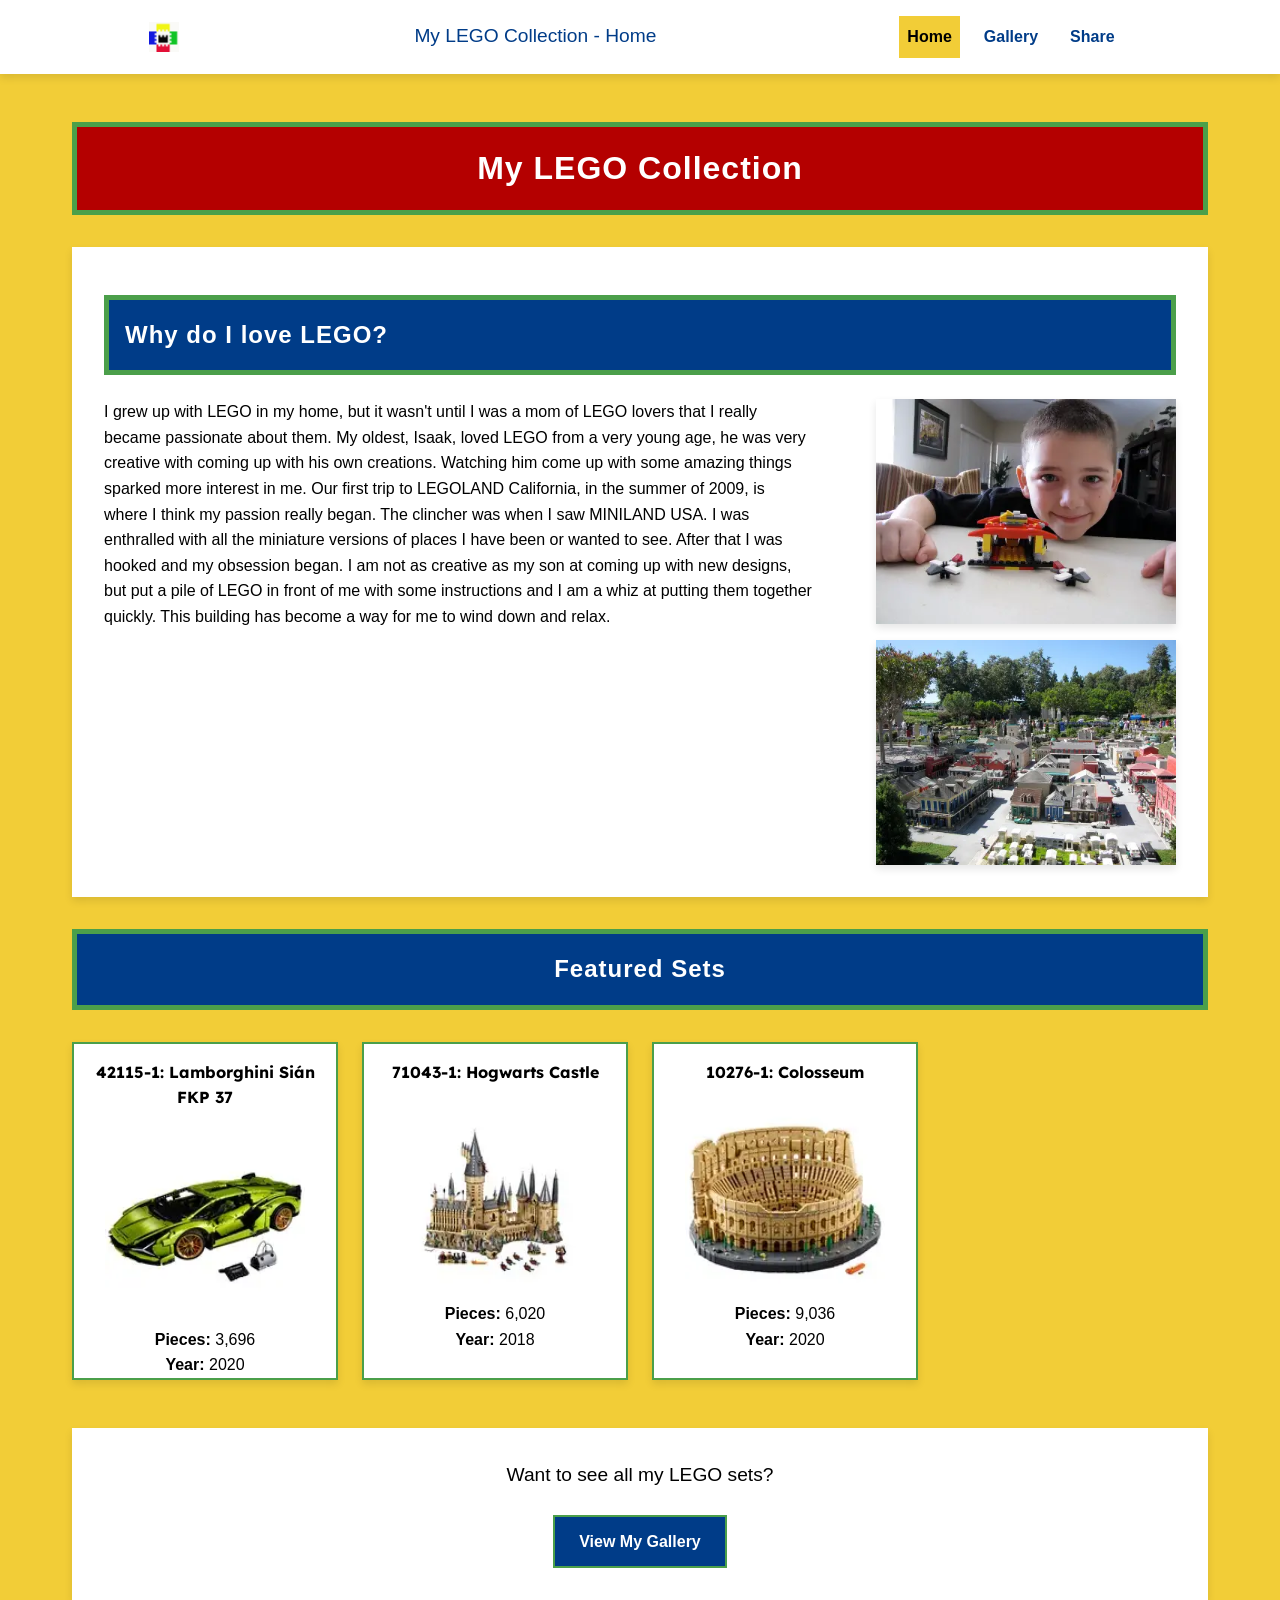
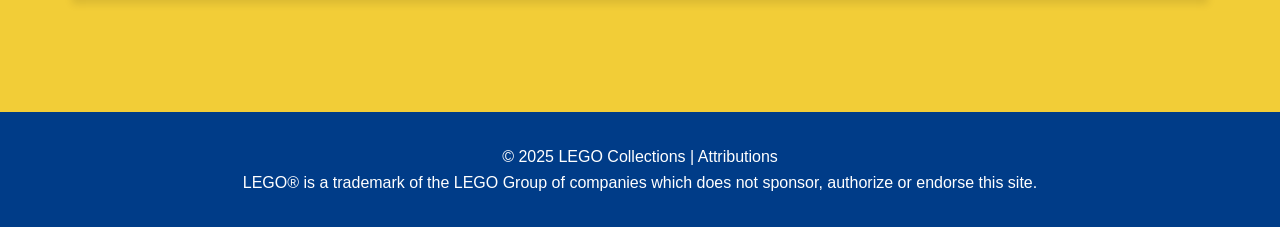
==== index.html @ 1cc30060 "Re-added files" ====
<!DOCTYPE html>
<html lang="en">
<head>
    <meta charset="UTF-8">
    <meta name="viewport" content="width=device-width, initial-scale=1.0">
    <title>My LEGO Collection</title>
    <meta name="author" content="Kae Clayton">
    <meta name="description" content="Home page to my LEGO collection website">
    <meta property="og:title" content="My LEGO Collection - Home">
    <meta property="og:description" content="The home page to my LEGO collection website.">
    <meta property="og:image" content="https://kaeclayton.github.io/lego-collection/images/colosseum-large.webp">
    <meta property="og:url" content="https://kaeclayton.github.io/lego-collection/index.html">
    <link rel="stylesheet" href="styles/small.css">
    <link rel="stylesheet" href="styles/large.css">
    <link rel="icon" href="images/lego-favicon.ico">
    <link rel="preconnect" href="https://fonts.googleapis.com">
    <link rel="preconnect" href="https://fonts.gstatic.com" crossorigin>
    <link href="https://fonts.googleapis.com/css2?family=Lexend+Deca:wght@600&display=swap" rel="stylesheet">
    <script type="module" src="scripts/main.js"></script>
    <script type="module" src="scripts/homepage.js"></script>
</head>
<body>
    <header>
        <img src="images/lego-favicon.ico" alt="LEGO inspired favicon">
        <span>My LEGO Collection - Home</span>
        <button id="ham-button" class="hamburger" aria-label="Toggle navigation menu"></button>
        <nav aria-label="Main navigation">
            <ul>
                <li class="current"><a href="index.html">Home</a></li>
                <li><a href="gallery.html">Gallery</a></li>
                <li><a href="share.html">Share</a></li>
            </ul>
        </nav>
    </header>
    <main>
        <h1>My LEGO Collection</h1>
        <section class="the-why">
            <h2>Why do I love LEGO?</h2>
            <div class="the-why-content">
                <div class="the-why-text">
                    <p>I grew up with LEGO in my home, but it wasn't until I was a mom of LEGO lovers that I really became passionate about them.  My oldest, Isaak, loved LEGO from a very young age, he was very creative with coming up with his own creations.  Watching him come up with some amazing things sparked more interest in me.  Our first trip to LEGOLAND California, in the summer of 2009, is where I think my passion really began.  The clincher was when I saw MINILAND USA.  I was enthralled with all the miniature versions of places I have been or wanted to see.  After that I was hooked and my obsession began.  I am not as creative as my son at coming up with new designs, but put a pile of LEGO in front of me with some instructions and I am a whiz at putting them together quickly.  This building has become a way for me to wind down and relax.</p>
                </div>
                <div class="the-why-images">    
                    <img src="images/lego-airplane-hanger.webp" alt="Isaak and his small LEGO airplane hanger and two LEGO airplanes" width="400" height="300" loading="lazy">
                    <img src="images/miniland-usa.webp" alt="Looking at MINILAND USA from the New Orleans side." width="400" height="300" loading="lazy">
                </div>
            </div>        
        </section>
        <section class="featured">
            <h2>Featured Sets</h2>
            <div id="featured-sets" class="sets-grid"></div>
        </section>
        <div class="cta">
            <p>Want to see all my LEGO sets?</p>
            <a href="gallery.html" class="button">View My Gallery</a>
        </div>
    </main> 
    <footer>
        <p>&copy; 2025 LEGO Collections | <a href="attributions.html">Attributions</a></p>
        <p>LEGO® is a trademark of the LEGO Group of companies which does not sponsor, authorize or endorse this site.</p>
    </footer>
</body>
</html>
---- styles/small.css ----
:root {
    --red: #b40000;
    --blue: #003c88;
    --yellow: #f2cd37;
    --green: #4b9f4a;
    --white: #ffffff;
    --black: #000000;
    --shadow: 0 4px 8px rgba(0, 0, 0, 0.1);
}
*{
    margin: 0;
    padding: 0;
    box-sizing: border-box;
}
body {
    background-color: var(--yellow);
    font-family: Arial, 'Lexend Deca', Verdana, sans-serif;
    line-height: 1.6;
    min-height: 100vh;
    display: flex;
    flex-direction: column;
}
/* Header */
header {
    background-color: var(--white);
    padding: 1rem;
    display: flex;
    justify-content: space-around;
    align-items: center;
    box-shadow: var(--shadow);
    position: relative;
}
header img {
    height: 30px;
    width: auto;
}
header span {
    font-family: 'Arial Black', Impact, Verdana, sans-serif;
    color: var(--blue);
    font-size: 1.2rem;
}
/* Hamburger Menu */
.hamburger {
    display: flex;
    flex-direction: column;
    justify-content: space-around;
    width: 30px;
    height: 30px;
    background: transparent;
    border: none;
    cursor: pointer;
    padding: 0;
    z-index: 1000;
}
.hamburger span {
    width: 100%;
    height: 3px;
    background-color: var(--blue);
    transition: all 0.3s linear;
    transform-origin: center;
}
.hamburger.active span:nth-child(1) {
    transform: rotate(45deg) translate(6px, 6px);
}
.hamburger.active span:nth-child(2) {
    opacity: 0;
}
.hamburger.active span:nth-child(3) {
    transform: rotate(-45deg) translate(6px, -6px);
}
/* Navigation */
nav {
    position: absolute;
    top: 100%;
    right: 0;
    background-color: var(--white);
    width: 100%;
    max-height: 0;
    overflow: hidden;
    transition: max-height 0.3s ease;
    box-shadow: var(--shadow);
    z-index: 999;
}
nav.active {
    max-height: 300px;
}
nav ul {
    list-style: none;
    padding: 1rem;
}
nav li {
    margin-bottom: 0.5rem;
}
nav a {
    text-decoration: none;
    color: var(--blue);
    font-weight: bold;
    display: block;
    padding: 0.5rem;
    transition: background-color 0.3s;
}
nav a:hover, nav .current a {
    background-color: var(--yellow);
    color: var(--black);
}
/* Main */
main {
    flex: 1;
    padding: 1rem;
    max-width: 1200px;
    margin: 0 auto;
    width: 100%;
}
h1,
h2 {
    font-family: 'Arial Black', Impact, Verdana, sans-serif;
    letter-spacing: 1px;
    color: var(--white);
    border: 5px solid var(--green);
    text-align: center;
    padding: 1rem;
    margin: 1rem 0;
}
h1 {
    background-color: var(--red);
}
h2 {
    background-color: var(--blue);
}
h3 {
    font-family: 'Lexend Deca', 'Arial Bold', Impact, sans-serif;
}
.the-why {
    padding: 2rem;
    background-color: var(--white);
    box-shadow: var(--shadow);
    margin: 2rem 0;
}
.the-why h2 {
    text-align: left;
    margin-bottom: 1.5rem;
}
.the-why-content {
    display: flex;
    flex-direction: column;
    gap: 2rem;
}
.the-why-text {
    flex: 1;
}
.the-why-images {
    display: flex;
    flex-direction: column;
    gap: 1rem;
    align-items: center;
}
.the-why-images img {
    box-shadow: var(--shadow);
    max-width: 100%;
    height: auto;
}
.gallery-grid, .sets-grid {
    display: grid;
    grid-template-columns: repeat(auto-fill, minmax(250px, 1fr));
    gap: 1.5rem;
    margin: 2rem 0;
}
.gallery-card, .set {
    background-color: var(--white);
    /* reset default button styles so cards look the same as before */
    font: inherit;
    text-align: inherit;
    padding: 0;
    width: 100%;
    display: flex;
    flex-direction: column;
    justify-content: flex-start;
    border: 2px solid var(--green);
    box-shadow: var(--shadow);
    transition: transform 0.3s, box-shadow 0.3s;
    cursor: pointer;
}
.gallery-card:focus-visible {
    outline: 3px solid var(--blue);
    outline-offset: 3px;
}
.gallery-card:hover, .set:hover {
    transform: translateY(-5px);
    box-shadow: 0 8px 16px rgba(0, 0, 0, 0.2);
}
.gallery-card img, .set img {
    width: 100%;
    height: 200px;
    object-fit: contain;
    display: block;
}
.gallery-card .card-title, .set h3 {
    display: block;
    font-weight: bold;
    padding: 1rem;
    font-size: 1rem;
    color: var(--black);
    background-color: var(--white);
    margin: 0;
    text-align: center;
}
.set p {
    text-align: center;
}
p {
    font-family: 'Arial Bold', Verdana, sans-serif;
    color: var(--black);
}
 /* Modal Dialog */
 dialog {
    border: none;
    padding: 0;
    max-width: 90vw;
    width: 500px;
    box-shadow: 0 10px 30px rgba(0, 0, 0, 0.3);
 }
 dialog::backdrop {
    background-color: rgba(0, 60, 136, 0.7);
 }
 dialog div {
    padding: 1.5rem;
 }
 dialog h2 {
    margin-top: 0;
    padding-top: 0;
 }
 .modal-content {
    padding: 20px;
    max-width: 500px;
 }
 .modal-close {
     float: right;
     background: none;
     border: none;
     font-size: 1.75rem;
     line-height: 1;
     cursor: pointer;
     color: var(--red);
 }
 .modal-image {
     width: 100%;
     height: auto;
     max-height: 400px;
     object-fit: contain;
     margin: 10px 0;
 }
 .modal-details {
     margin-top: 15px;
 }
 .modal-details p {
     margin-bottom: 8px;
 }
.favorite-btn {
    margin-top: 10px;
    background-color: var(--blue);
    color: var(--white);
    border: none;
    padding: 8px 16px;
    border-radius: 4px;
    cursor: pointer;
    font-size: 0.9rem;
}
.favorite-btn:hover {
    background-color: var(--red);
    color: var(--white);
}
.favorite-indicator {
    display: block;
    padding: 0 1rem 1rem;
    text-align: center;
    color: var(--red);
    font-weight: bold;
}
 /* Form */
 form {
    background-color: var(--white);
    padding: 2rem;
    box-shadow: var(--shadow);
    max-width: 600px;
    margin: 2rem auto;
    margin-bottom: 1.5rem;
 }
 .form-group {
    margin-bottom: 1.5rem;
 }
 label {
    display: block;
    margin-bottom: 0.5rem;
    font-weight: bold;
    color: var(--blue);
 }
 input, select, textarea {
    width: 100%;
    padding: 0.75rem;
    border: 1px solid var(--green);
    font-size: 1rem;
 }
 input:required {
    border: 2px solid var(--red);
 }
 input:required:valid {
    border-color: var(--green);
 }
 input:required:invalid {
    border-color: var(--red);
 }
.radio-group {
    display: flex;
    gap: 1.5rem;
    margin-top: 0.5rem;
}
.radio-option {
    display: flex;
    align-items: center;
    gap: 0.5rem;
    cursor: pointer;
    padding: 0.75rem 1rem;
    border: 2px solid var(--blue);
    border-radius: 8px;
    transition: all 0.2s;
    min-height: 44px;
    background-color: var(--white);
}
.radio-option:hover {
    background-color: rgba(0, 60, 136, 0.1);
}
.radio-option input[type="radio"] {
    margin: 0;
    width: 18px;
    height: 18px;
    cursor: pointer;
}
.radio-option input[type="radio"]:checked {
    accent-color: var(--blue);
}
.radio-option input[type="radio"]:checked~label {
    font-weight: bold;
    color: var(--blue);
}
.radio-option label {
    margin: 0;
    font-weight: normal;
    cursor: pointer;
    user-select: none;
}
 button, .button {
    background-color: var(--blue);
    color: var(--white);
    border: 2px solid var(--green);
    padding: 0.75rem 1.5rem;
    cursor: pointer;
    font-size: 1rem;
    font-weight: bold;
    text-decoration: none;
    display: inline-block;
    text-align: center;
    transition: background-color 0.3s;
 }
 button:hover, .button:hover {
    background-color: var(--red);
 }
 /* Featured Section */
 .featured {
    margin: 2rem 0;
 }
 .cta {
    text-align: center;
    margin: 3rem 0;
    padding: 2rem;
    background-color: var(--white);
    box-shadow: var(--shadow);
 }
 .cta p {
    font-family: 'Arial Bold', Verdana, sans-serif;
    color: var(--black);
    font-size: 1.2rem;
    margin-bottom: 1.5rem;
 }
 #submission-details ul {
    list-style: none;
    padding: 1rem;
 }
 .share-layout {
     display: flex;
     flex-direction: column;
     gap: 2rem;
 }
 .share-form,
 .wishlist {
     background-color: var(--white);
     padding: 2rem;
     box-shadow: var(--shadow);
 }
 .share-form h2,
 .wishlist h2 {
     text-align: center;
     margin-bottom: 1.5rem;
 }
 .wishlist-grid {
     display: flex;
     flex-direction: column;
     gap: 1rem;
 }
 .wishlist-item {
     background-color: var(--yellow);
     padding: 1.5rem;
     border: 2px solid var(--blue);
 }
 .wishlist-item h3 {
     color: var(--blue);
     margin-bottom: 0.5rem;
     font-size: 1.1rem;
 }
 .wishlist-item img {
    width: 100%;
    height: auto;
    object-fit: contain;
 }
 .wishlist-item p {
     margin-bottom: 0.5rem;
     color: var(--black);
 }
/* Footer */
footer {
    background-color: var(--blue);
    color: var(--white);
    padding: 2rem 1rem;
    text-align: center;
    margin-top: 2rem;
}
footer p {
    color: var(--white);
    font-family: 'Arial Bold', Verdana, sans-serif;
}
footer a {
    color: var(--white);
    text-decoration: none;
}

footer a:hover {
    text-decoration: underline;
}
---- styles/large.css ----
@media (min-width: 768px) {
    .hamburger {
        display: none;
    }

    nav {
        position: static;
        max-height: none;
        width: auto;
        background: transparent;
        box-shadow: none;
    }

    nav ul {
        display: flex;
        padding: 0;
    }

    nav li {
        margin: 0 0.5rem;
        margin-bottom: 0;
    }

    header {
        padding: 1rem 2rem;
    }

    main {
        padding: 2rem;
    }

    .the-why-content {
        flex-direction: row;
        align-items: flex-start;
    }

    .the-why-images {
        flex: 0 0 300px;
        margin-left: 2rem;
    }
}
@media (min-width: 1024px) {
    .share-layout {
        display: grid;
        grid-template-columns: 2fr 1fr;
        gap: 3rem;
        align-items: start;
    }
    .wishlist {
        margin-top: 0;
        padding: 0;
    }
    .wishlist-grid {
        display: flex;
        flex-direction: column;
        gap: 1.5rem;
    }
}
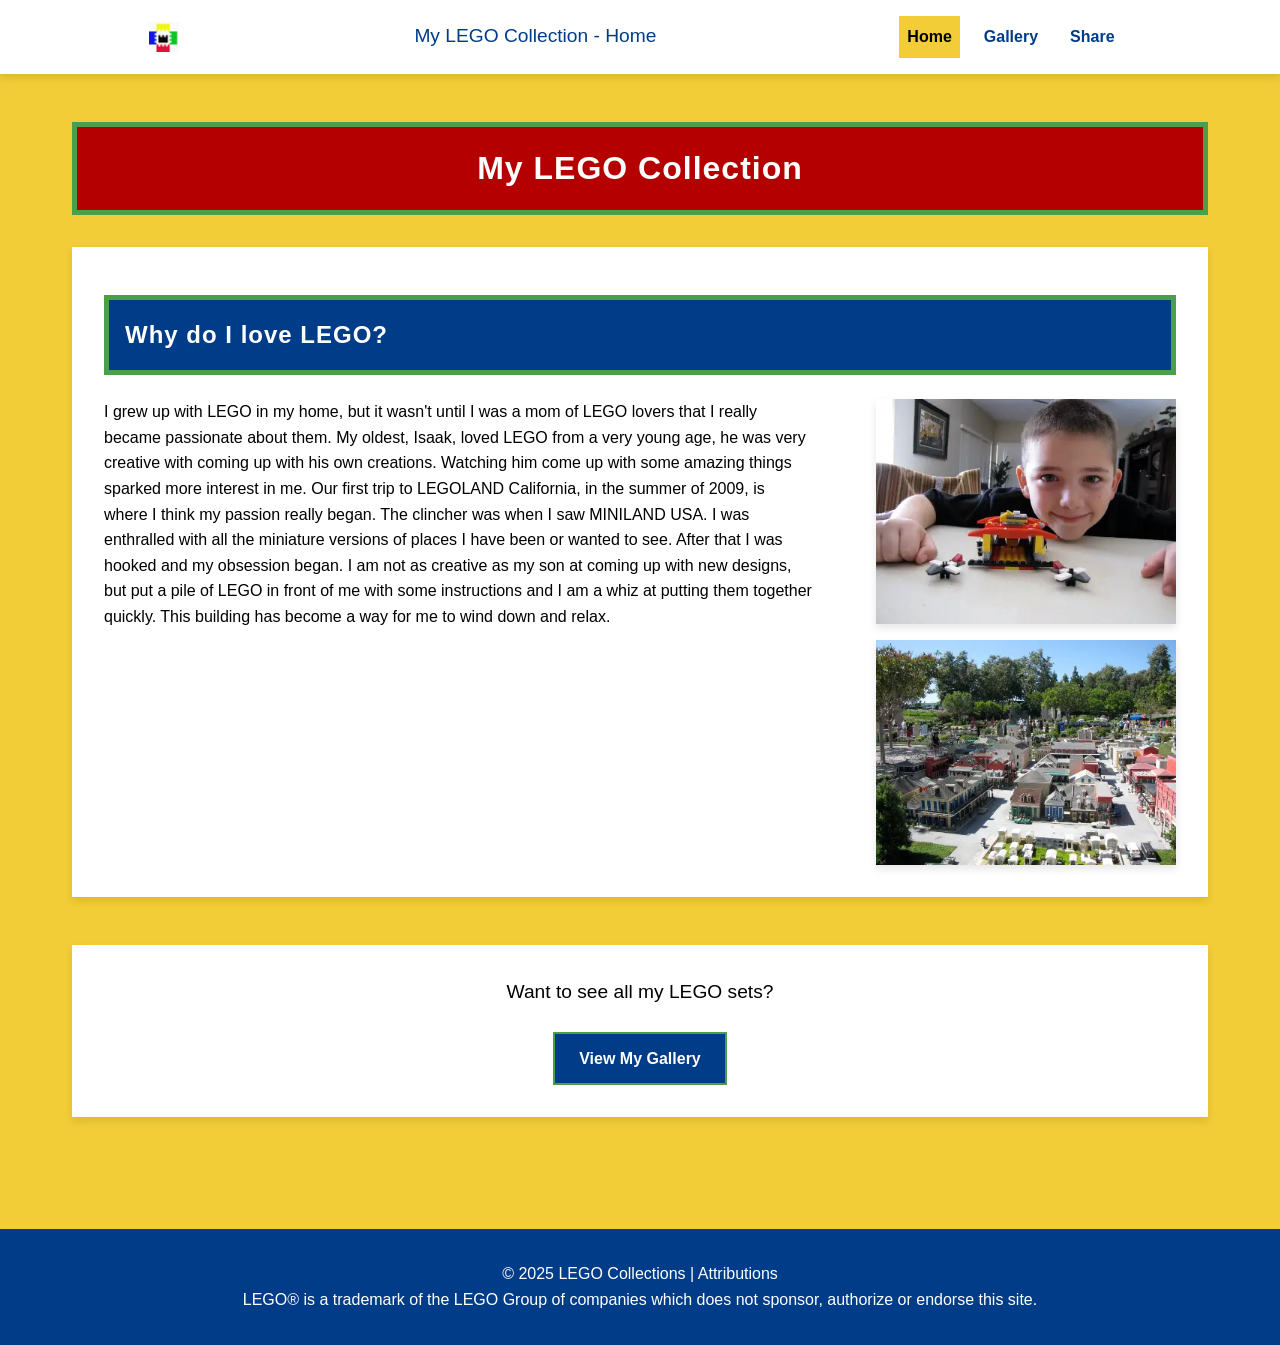
==== commit 90407cd8: "adding the code for the featured sets" ====
--- a/index.html
+++ b/index.html
@@ -46,14 +46,14 @@
                 </div>
             </div>        
         </section>
-        <section class="featured">
-            <h2>Featured Sets</h2>
-            <div id="featured-sets" class="sets-grid"></div>
-        </section>
         <div class="cta">
             <p>Want to see all my LEGO sets?</p>
             <a href="gallery.html" class="button">View My Gallery</a>
         </div>
+        <section class="featured">
+            <h2>Sets on My Radar</h2>
+            <div id="discover-sets" class="sets-grid"></div>
+        </section>
     </main> 
     <footer>
         <p>&copy; 2025 LEGO Collections | <a href="attributions.html">Attributions</a></p>
--- a/styles/small.css
+++ b/styles/small.css
@@ -211,6 +211,11 @@
     font-family: 'Arial Bold', Verdana, sans-serif;
     color: var(--black);
 }
+a.set {
+    display: block;
+    text-decoration: none;
+    color: inherit;
+}
  /* Modal Dialog */
  dialog {
     border: none;
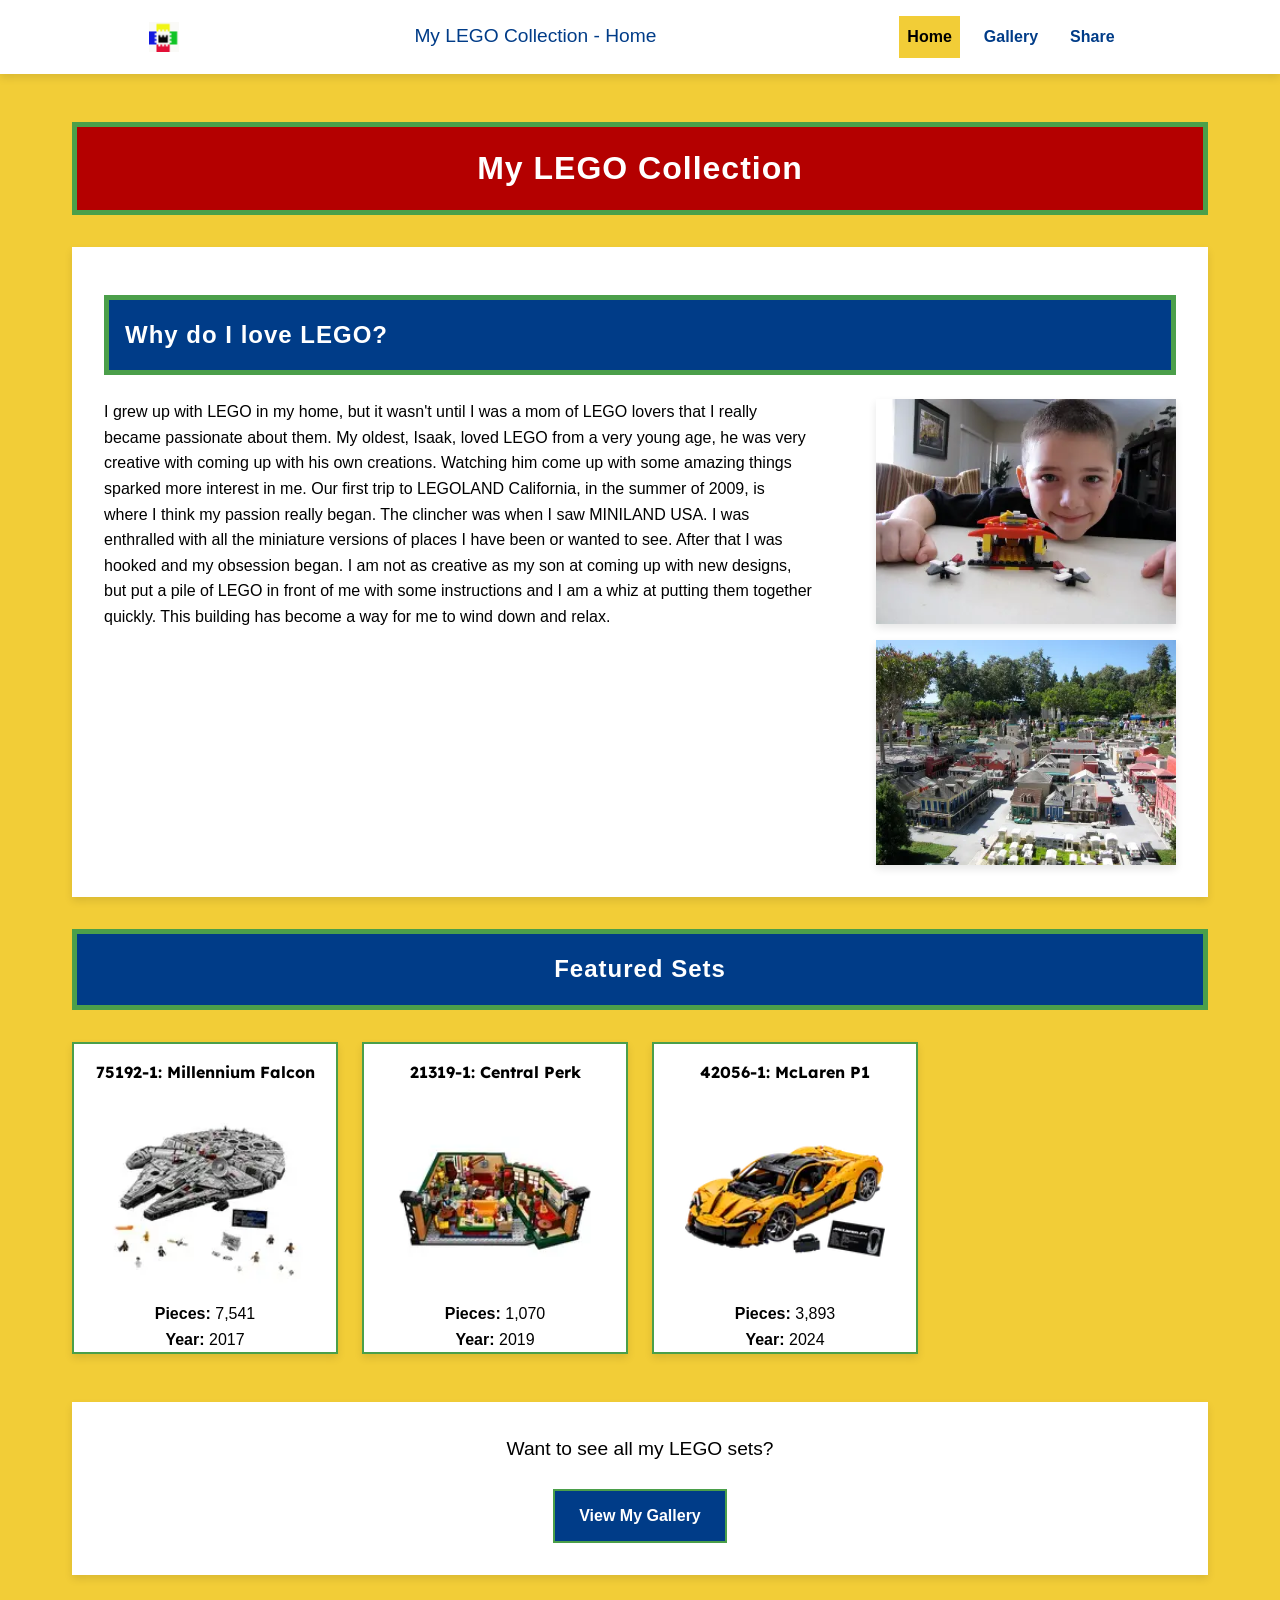
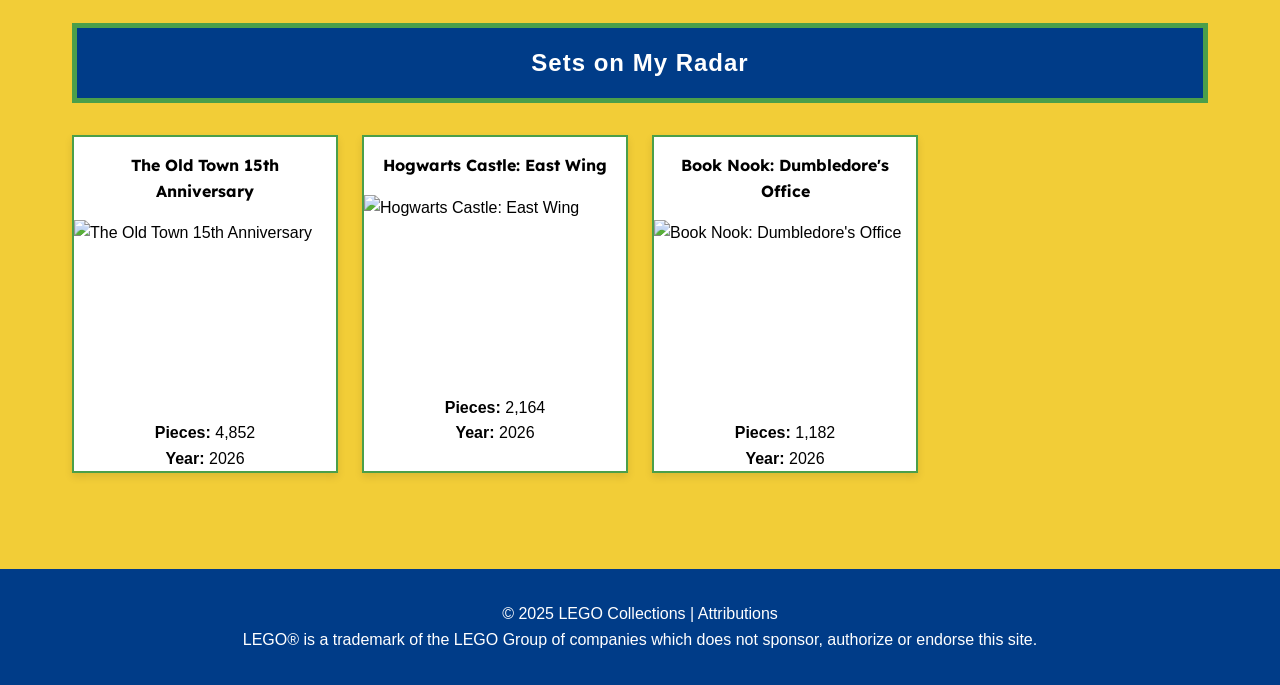
==== commit 661b6ee1: "fixed typos and returned a section" ====
--- a/index.html
+++ b/index.html
@@ -46,11 +46,15 @@
                 </div>
             </div>        
         </section>
+        <section class="featured">
+            <h2>Featured Sets</h2>
+            <div id="featured-sets" class="sets-grid"></div>
+        </section>
         <div class="cta">
             <p>Want to see all my LEGO sets?</p>
             <a href="gallery.html" class="button">View My Gallery</a>
         </div>
-        <section class="featured">
+        <section class="discover">
             <h2>Sets on My Radar</h2>
             <div id="discover-sets" class="sets-grid"></div>
         </section>
